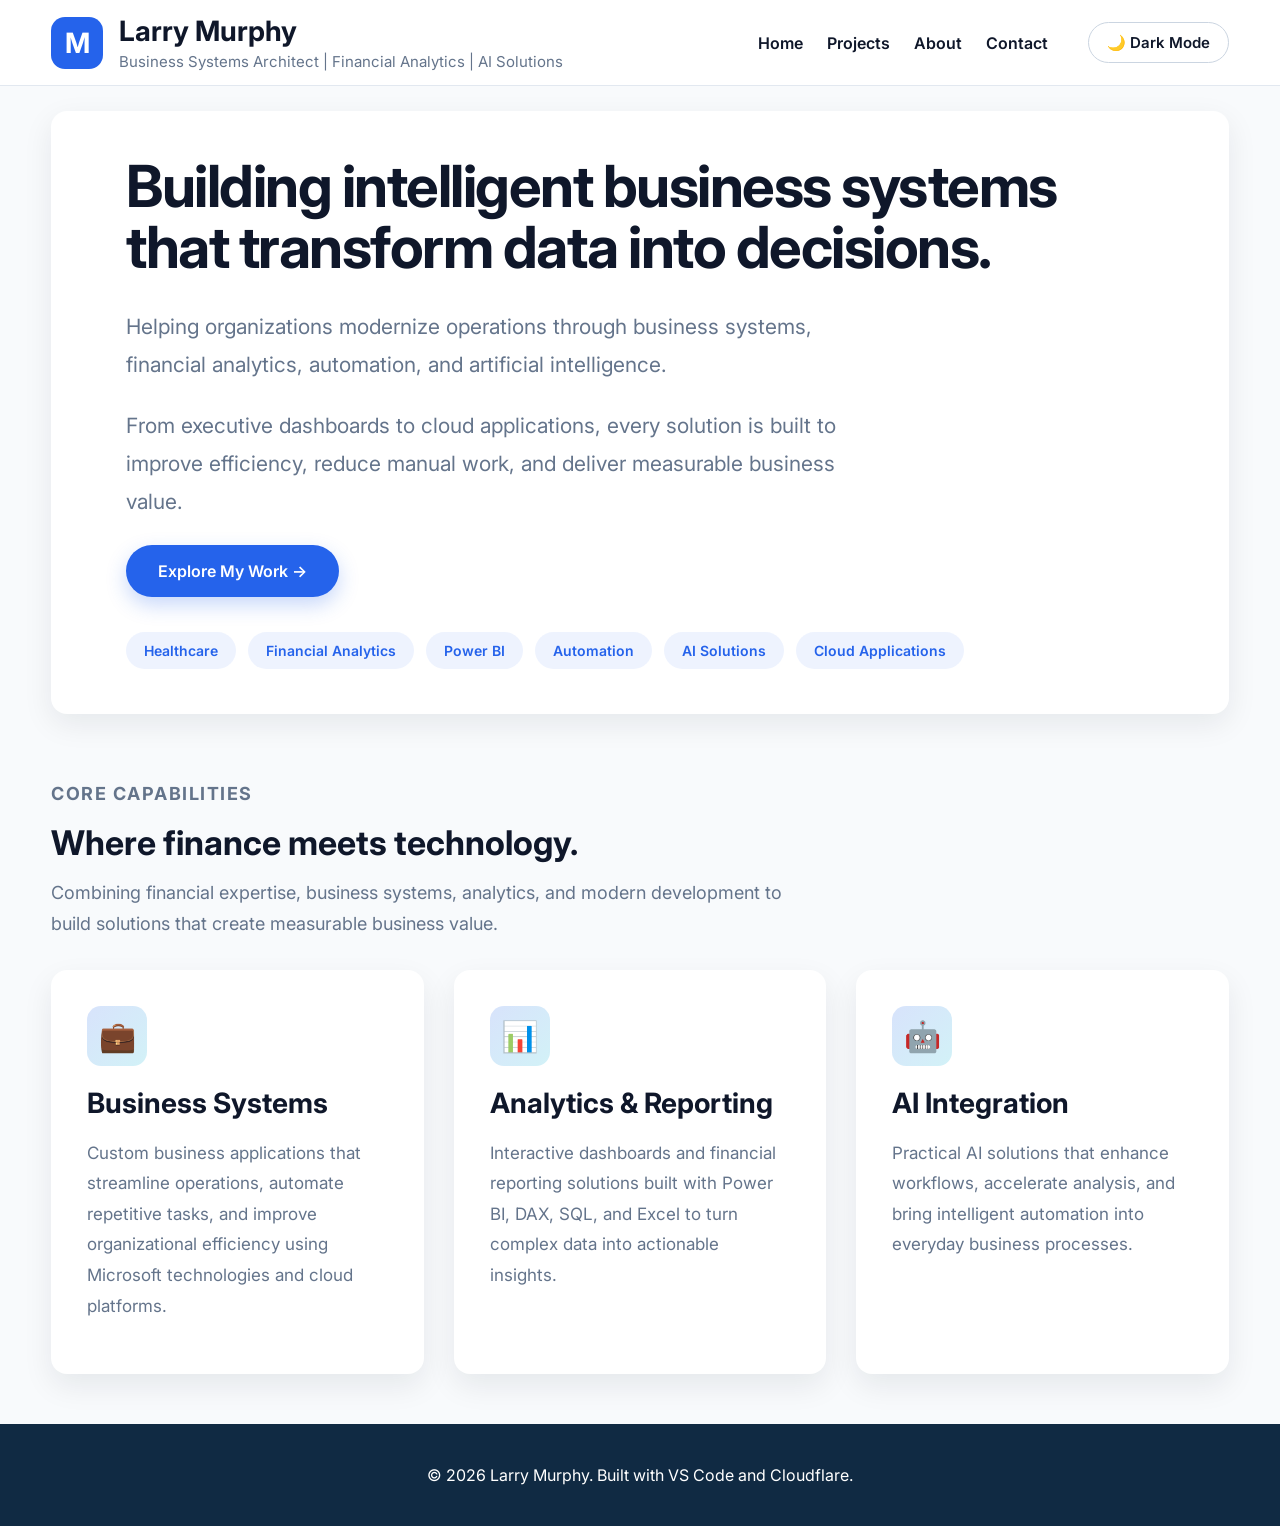
==== index.html @ 65131269 "Initial website version" ====
<!DOCTYPE html>
<html lang="en">
<head>
    <!-- Basic page settings -->
    <meta charset="UTF-8">
    <meta name="viewport" content="width=device-width, initial-scale=1.0">
    <title>Larry Murphy | Business Systems Architect</title>
    <!-- Google Font: Inter -->
    <link rel="preconnect" href="https://fonts.googleapis.com">
    <link rel="preconnect" href="https://fonts.gstatic.com" crossorigin>
    <link href="https://fonts.googleapis.com/css2?family=Inter:wght@300;400;500;600;700&display=swap" rel="stylesheet">
    <!-- Main stylesheet -->
    <link rel="stylesheet" href="css/style.css">
</head>
<body>
    <!-- Header / Navigation -->
    <header class="site-header">
        <div class="container nav-bar">
            <div class="logo">
                <div class="logo-icon">M</div>
                <div>
                    <h1>Larry Murphy</h1>
                    <p>Business Systems Architect | Financial Analytics | AI Solutions</p>
                </div>
            </div>
            <nav>
                <a href="index.html">Home</a>
                <a href="pages/projects.html">Projects</a>
                <a href="pages/about.html">About</a>
                <a href="pages/contact.html">Contact</a>
                <button id="themeButton">🌙 Dark Mode</button>
            </nav>
        </div>
    </header>
    <!-- Main Page Content -->
    <main class="container">
        <!-- Hero Section -->
        <section class="hero">
            <h2>Building intelligent business systems that transform data into decisions.</h2>
            <p>
                Helping organizations modernize operations through business systems, financial analytics, automation, and artificial intelligence.
            </p>
            <p>
                From executive dashboards to cloud applications, every solution is built to improve efficiency, reduce manual work, and deliver measurable business value.
            </p>
            <a class="button" href="pages/projects.html">Explore My Work →</a>
            <div class="expertise">
                <span>Healthcare</span>
                <span>Financial Analytics</span>
                <span>Power BI</span>
                <span>Automation</span>
                <span>AI Solutions</span>
                <span>Cloud Applications</span>
            </div>
        </section>
        <!-- Core Capabilities Intro -->
        <section class="section-intro">
            <p class="eyebrow">Core Capabilities</p>
            <h2>Where finance meets technology.</h2>
            <p>
                Combining financial expertise, business systems, analytics, and modern development to build solutions that create measurable business value.
            </p>
        </section>
        <!-- Capability Cards -->
        <section class="cards">
            <div class="card">
                <div class="card-icon">💼</div>
                <h3>Business Systems</h3>
                <p>
                    Custom business applications that streamline operations, automate repetitive tasks, and improve organizational efficiency using Microsoft technologies and cloud platforms.
                </p>
            </div>
            <div class="card">
                <div class="card-icon">📊</div>
                <h3>Analytics & Reporting</h3>
                <p>
                    Interactive dashboards and financial reporting solutions built with Power BI, DAX, SQL, and Excel to turn complex data into actionable insights.
                </p>
            </div>
            <div class="card">
                <div class="card-icon">🤖</div>
                <h3>AI Integration</h3>
                <p>
                    Practical AI solutions that enhance workflows, accelerate analysis, and bring intelligent automation into everyday business processes.
                </p>
            </div>
        </section>
    </main>
    <!-- Footer -->
    <footer>
        <p>&copy; 2026 Larry Murphy. Built with VS Code and Cloudflare.</p>
    </footer>
    <!-- JavaScript -->
    <script src="js/script.js"></script>
</body>
</html>
---- css/style.css ----
:root {
    --background: #F8FAFC;
    --surface: #FFFFFF;
    --primary: #2563EB;
    --primary-dark: #1D4ED8;
    --text: #0F172A;
    --text-light: #64748B;
    --shadow: rgba(15,23,42,.08);
    --radius: 16px;
}

* {
    box-sizing: border-box;
}

body {
    margin: 0;
    font-family: "Inter", sans-serif;
    background-color: var(--background);
    color: var(--text);
}

.container {
    width: min(92%, 1280px);
    margin: 0 auto;
}

.site-header {
    background: var(--surface);
    border-bottom: 1px solid #e2e8f0;
    position: sticky;
    top: 0;
    z-index: 1000;
}

.site-header h1 {
    margin: 0;
    font-size: 42px;
}

.site-header p {
    margin-top: 8px;
    font-size: 18px;
    color: #d9e2ec;
}

.nav-bar {
    display: flex;
    align-items: center;
    justify-content: space-between;
    height: 85px;
}

.logo {
    display: flex;
    align-items: center;
    gap: 16px;
}

.logo-icon {
    width: 52px;
    height: 52px;
    background: var(--primary);
    color: white;
    border-radius: 14px;
    display: flex;
    align-items: center;
    justify-content: center;
    font-size: 28px;
    font-weight: bold;
}

.logo h1 {
    margin: 0;
    font-size: 28px;
    color: var(--text);
}

.logo p {
    margin: 4px 0 0 0;
    color: var(--text-light);
    font-size: 15px;
}

nav {
    display: flex;
    align-items: center;
    gap: 24px;
}

nav a {
    text-decoration: none;
    color: var(--text);
    font-weight: 600;
    transition: .25s;
}

nav a:hover {
    color: var(--primary);
}

.hero {
    background: var(--surface);
    padding: 45px 75px;
    margin-top: 25px;
    border-radius: var(--radius);
    box-shadow: 0 10px 30px var(--shadow);
}

.hero h2 {
    font-size: 58px;
    font-weight: 700;
    line-height: 1.05;
    letter-spacing: -1.5px;
    margin: 0 0 30px;
    color: var(--text);
}

.hero p {
    font-size: 21px;
    line-height: 1.8;
    color: var(--text-light);
    max-width: 720px;
    margin-bottom: 24px;
}

.button {
    display: inline-flex;
    align-items: center;
    gap: 10px;
    background: var(--primary);
    color: white;
    padding: 16px 32px;
    border-radius: 999px;
    text-decoration: none;
    font-weight: 600;
    font-size: 16px;
    transition: all .25s ease;
    box-shadow: 0 8px 20px rgba(37,99,235,.25);
}

.button:hover {
    background: var(--primary-dark);
    transform: translateY(-4px);
    box-shadow: 0 14px 30px rgba(37,99,235,.35);
}

.expertise {
    display: flex;
    flex-wrap: wrap;
    gap: 12px;
    margin-top: 35px;
}

.expertise span {
    background: rgba(37,99,235,.08);
    color: var(--primary);
    padding: 10px 18px;
    border-radius: 999px;
    font-size: 14px;
    font-weight: 600;
    transition: all .25s ease;
}

.expertise span:hover {
    background: var(--primary);
    color: white;
    transform: translateY(-2px);
}

.section-intro {
    max-width: 760px;
    margin: 65px 0 30px;
    text-align: left;
}
.eyebrow {
    color: var(--primary);
    font-size: 14px;
    font-weight: 700;
    letter-spacing: 1.5px;
    text-transform: uppercase;
    margin-bottom: 14px;
}
.section-intro h2 {
    font-size: 34px;
    line-height: 1.15;
    margin: 0;
    color: var(--text);
}
.section-intro p {
    color: var(--text-light);
    font-size: 18px;
    line-height: 1.7;
    margin-top: 16px;
}

.section-title h2 {
    font-size: 40px;
    margin: 0;
    color: var(--text);
}

.section-title p {
    margin-top: 12px;
    color: var(--text-light);
    font-size: 18px;
}

.cards {
    display: flex;
    gap: 30px;
    margin-top: 20px;
}

.card {
    background: var(--surface);
    padding: 35px;
    border-radius: var(--radius);
    flex: 1;
    box-shadow: 0 12px 30px var(--shadow);
    transition: all .3s ease;
    border: 1px solid transparent;
}

.card:hover {
    transform: translateY(-10px);
    border-color: rgba(37,99,235,.2);
    box-shadow: 0 18px 40px rgba(15,23,42,.15);
}

.card h3 {
    color: var(--text);
    margin: 0 0 18px;
    font-size: 28px;
}

.card p {
    line-height: 1.8;
    color: var(--text-light);
    font-size: 17px;
}

footer {
    text-align: center;
    margin-top: 50px;
    padding: 25px;
    background-color: #102a43;
    color: white;
}

/* ==========================
   Responsive Design
========================== */
@media (max-width: 768px) {
    .cards {
        flex-direction: column;
    }

    .hero {
        padding: 30px;
    }

    .hero h2 {
        font-size: 30px;
    }

    .site-header h1 {
        font-size: 34px;
    }

    nav {
    flex-direction: column;
    align-items: center;
    gap: 15px;

    }
    .hero {
    text-align: center;
    }

}

#themeButton {
    margin-left: 16px;
    background: var(--surface);
    color: var(--text);
    border: 1px solid #cbd5e1;
    padding: 10px 18px;
    border-radius: 999px;
    cursor: pointer;
    font-family: inherit;
    font-size: 15px;
    font-weight: 600;
    transition: all .25s ease;
}

#themeButton:hover {
    background: var(--primary);
    color: white;
    border-color: var(--primary);
}

body.dark-mode {
    --background: #0F172A;
    --surface: #1E293B;
    --text: #F8FAFC;
    --text-light: #CBD5E1;
}

.card-icon {
    width: 60px;
    height: 60px;
    background: linear-gradient(135deg, rgba(37,99,235,.18), rgba(6,182,212,.18));
    color: var(--primary);
    border-radius: 14px;
    display: flex;
    justify-content: center;
    align-items: center;
    font-size: 30px;
    margin-bottom: 20px;
}
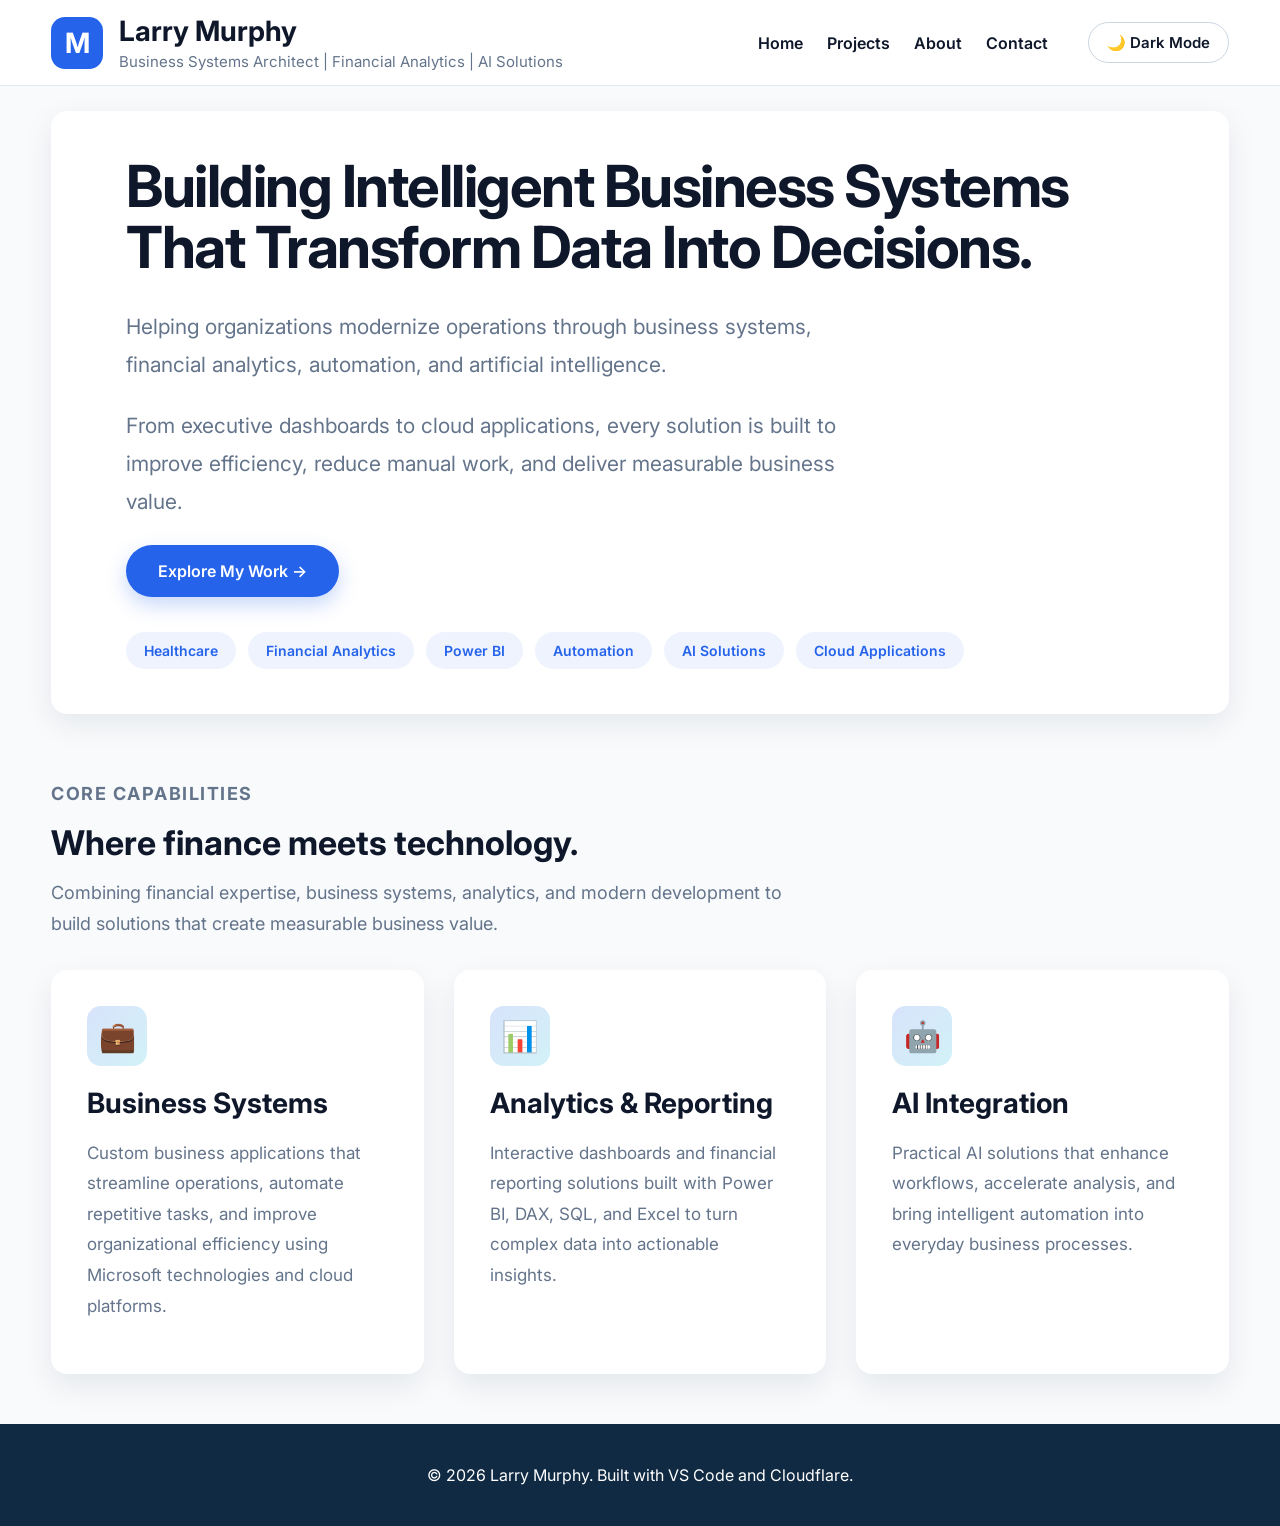
==== commit 5cadbe22: "Improve moblie header layout" ====
--- a/index.html
+++ b/index.html
@@ -5,6 +5,7 @@
     <meta charset="UTF-8">
     <meta name="viewport" content="width=device-width, initial-scale=1.0">
     <title>Larry Murphy | Business Systems Architect</title>
+    
     <!-- Google Font: Inter -->
     <link rel="preconnect" href="https://fonts.googleapis.com">
     <link rel="preconnect" href="https://fonts.gstatic.com" crossorigin>
@@ -12,6 +13,7 @@
     <!-- Main stylesheet -->
     <link rel="stylesheet" href="css/style.css">
 </head>
+
 <body>
     <!-- Header / Navigation -->
     <header class="site-header">
@@ -32,11 +34,13 @@
             </nav>
         </div>
     </header>
+    
     <!-- Main Page Content -->
     <main class="container">
+        
         <!-- Hero Section -->
         <section class="hero">
-            <h2>Building intelligent business systems that transform data into decisions.</h2>
+            <h2>Building Intelligent Business Systems That Transform Data Into Decisions.</h2>
             <p>
                 Helping organizations modernize operations through business systems, financial analytics, automation, and artificial intelligence.
             </p>
@@ -53,6 +57,7 @@
                 <span>Cloud Applications</span>
             </div>
         </section>
+        
         <!-- Core Capabilities Intro -->
         <section class="section-intro">
             <p class="eyebrow">Core Capabilities</p>
@@ -61,6 +66,7 @@
                 Combining financial expertise, business systems, analytics, and modern development to build solutions that create measurable business value.
             </p>
         </section>
+        
         <!-- Capability Cards -->
         <section class="cards">
             <div class="card">
@@ -86,10 +92,12 @@
             </div>
         </section>
     </main>
+    
     <!-- Footer -->
     <footer>
         <p>&copy; 2026 Larry Murphy. Built with VS Code and Cloudflare.</p>
     </footer>
+    
     <!-- JavaScript -->
     <script src="js/script.js"></script>
 </body>
--- a/css/style.css
+++ b/css/style.css
@@ -1,3 +1,6 @@
+/* =====================================================
+   GLOBAL THEME VARIABLES
+===================================================== */
 :root {
     --background: #F8FAFC;
     --surface: #FFFFFF;
@@ -8,23 +11,25 @@
     --shadow: rgba(15,23,42,.08);
     --radius: 16px;
 }
-
+/* =====================================================
+   GLOBAL PAGE SETTINGS
+===================================================== */
 * {
     box-sizing: border-box;
 }
-
 body {
     margin: 0;
     font-family: "Inter", sans-serif;
     background-color: var(--background);
     color: var(--text);
 }
-
 .container {
     width: min(92%, 1280px);
     margin: 0 auto;
 }
-
+/* =====================================================
+   HEADER / NAVIGATION
+===================================================== */
 .site-header {
     background: var(--surface);
     border-bottom: 1px solid #e2e8f0;
@@ -32,31 +37,17 @@
     top: 0;
     z-index: 1000;
 }
-
-.site-header h1 {
-    margin: 0;
-    font-size: 42px;
-}
-
-.site-header p {
-    margin-top: 8px;
-    font-size: 18px;
-    color: #d9e2ec;
-}
-
 .nav-bar {
     display: flex;
     align-items: center;
     justify-content: space-between;
     height: 85px;
 }
-
 .logo {
     display: flex;
     align-items: center;
     gap: 16px;
 }
-
 .logo-icon {
     width: 52px;
     height: 52px;
@@ -69,36 +60,51 @@
     font-size: 28px;
     font-weight: bold;
 }
-
 .logo h1 {
     margin: 0;
     font-size: 28px;
     color: var(--text);
 }
-
 .logo p {
     margin: 4px 0 0 0;
     color: var(--text-light);
     font-size: 15px;
 }
-
 nav {
     display: flex;
     align-items: center;
     gap: 24px;
 }
-
 nav a {
     text-decoration: none;
     color: var(--text);
     font-weight: 600;
     transition: .25s;
 }
-
 nav a:hover {
     color: var(--primary);
 }
-
+#themeButton {
+    margin-left: 16px;
+    background: var(--surface);
+    color: var(--text);
+    border: 1px solid #cbd5e1;
+    padding: 10px 18px;
+    border-radius: 999px;
+    cursor: pointer;
+    font-family: inherit;
+    font-size: 15px;
+    font-weight: 600;
+    transition: all .25s ease;
+}
+#themeButton:hover {
+    background: var(--primary);
+    color: white;
+    border-color: var(--primary);
+}
+/* =====================================================
+   HERO SECTION
+===================================================== */
 .hero {
     background: var(--surface);
     padding: 45px 75px;
@@ -106,7 +112,6 @@
     border-radius: var(--radius);
     box-shadow: 0 10px 30px var(--shadow);
 }
-
 .hero h2 {
     font-size: 58px;
     font-weight: 700;
@@ -115,7 +120,6 @@
     margin: 0 0 30px;
     color: var(--text);
 }
-
 .hero p {
     font-size: 21px;
     line-height: 1.8;
@@ -123,7 +127,6 @@
     max-width: 720px;
     margin-bottom: 24px;
 }
-
 .button {
     display: inline-flex;
     align-items: center;
@@ -138,20 +141,17 @@
     transition: all .25s ease;
     box-shadow: 0 8px 20px rgba(37,99,235,.25);
 }
-
 .button:hover {
     background: var(--primary-dark);
     transform: translateY(-4px);
     box-shadow: 0 14px 30px rgba(37,99,235,.35);
 }
-
 .expertise {
     display: flex;
     flex-wrap: wrap;
     gap: 12px;
     margin-top: 35px;
 }
-
 .expertise span {
     background: rgba(37,99,235,.08);
     color: var(--primary);
@@ -161,13 +161,14 @@
     font-weight: 600;
     transition: all .25s ease;
 }
-
 .expertise span:hover {
     background: var(--primary);
     color: white;
     transform: translateY(-2px);
 }
-
+/* =====================================================
+   CORE CAPABILITIES INTRO
+===================================================== */
 .section-intro {
     max-width: 760px;
     margin: 65px 0 30px;
@@ -193,25 +194,14 @@
     line-height: 1.7;
     margin-top: 16px;
 }
-
-.section-title h2 {
-    font-size: 40px;
-    margin: 0;
-    color: var(--text);
-}
-
-.section-title p {
-    margin-top: 12px;
-    color: var(--text-light);
-    font-size: 18px;
-}
-
+/* =====================================================
+   CAPABILITY CARDS
+===================================================== */
 .cards {
     display: flex;
     gap: 30px;
     margin-top: 20px;
 }
-
 .card {
     background: var(--surface);
     padding: 35px;
@@ -221,25 +211,36 @@
     transition: all .3s ease;
     border: 1px solid transparent;
 }
-
 .card:hover {
     transform: translateY(-10px);
     border-color: rgba(37,99,235,.2);
     box-shadow: 0 18px 40px rgba(15,23,42,.15);
 }
-
+.card-icon {
+    width: 60px;
+    height: 60px;
+    background: linear-gradient(135deg, rgba(37,99,235,.18), rgba(6,182,212,.18));
+    color: var(--primary);
+    border-radius: 14px;
+    display: flex;
+    justify-content: center;
+    align-items: center;
+    font-size: 30px;
+    margin-bottom: 20px;
+}
 .card h3 {
     color: var(--text);
     margin: 0 0 18px;
     font-size: 28px;
 }
-
 .card p {
     line-height: 1.8;
     color: var(--text-light);
     font-size: 17px;
 }
-
+/* =====================================================
+   FOOTER
+===================================================== */
 footer {
     text-align: center;
     margin-top: 50px;
@@ -247,75 +248,48 @@
     background-color: #102a43;
     color: white;
 }
-
-/* ==========================
-   Responsive Design
-========================== */
-@media (max-width: 768px) {
-    .cards {
-        flex-direction: column;
-    }
-
-    .hero {
-        padding: 30px;
-    }
-
-    .hero h2 {
-        font-size: 30px;
-    }
-
-    .site-header h1 {
-        font-size: 34px;
-    }
-
-    nav {
-    flex-direction: column;
-    align-items: center;
-    gap: 15px;
-
-    }
-    .hero {
-    text-align: center;
-    }
-
-}
-
-#themeButton {
-    margin-left: 16px;
-    background: var(--surface);
-    color: var(--text);
-    border: 1px solid #cbd5e1;
-    padding: 10px 18px;
-    border-radius: 999px;
-    cursor: pointer;
-    font-family: inherit;
-    font-size: 15px;
-    font-weight: 600;
-    transition: all .25s ease;
-}
-
-#themeButton:hover {
-    background: var(--primary);
-    color: white;
-    border-color: var(--primary);
-}
-
+/* =====================================================
+   DARK MODE
+===================================================== */
 body.dark-mode {
     --background: #0F172A;
     --surface: #1E293B;
     --text: #F8FAFC;
     --text-light: #CBD5E1;
 }
-
-.card-icon {
-    width: 60px;
-    height: 60px;
-    background: linear-gradient(135deg, rgba(37,99,235,.18), rgba(6,182,212,.18));
-    color: var(--primary);
-    border-radius: 14px;
-    display: flex;
-    justify-content: center;
-    align-items: center;
-    font-size: 30px;
-    margin-bottom: 20px;
-}
+/* =====================================================
+   RESPONSIVE DESIGN
+===================================================== */
+@media (max-width: 768px) {
+    .nav-bar {
+        height: auto;
+        padding: 20px 0;
+        flex-direction: column;
+        gap: 20px;
+    }
+    nav {
+        flex-direction: column;
+        align-items: center;
+        gap: 15px;
+    }
+    #themeButton {
+        margin-left: 0;
+    }
+    .hero {
+        padding: 30px;
+        text-align: center;
+    }
+    .hero h2 {
+        font-size: 34px;
+        letter-spacing: -.75px;
+    }
+    .hero p {
+        font-size: 18px;
+    }
+    .expertise {
+        justify-content: center;
+    }
+    .cards {
+        flex-direction: column;
+    }
+}
